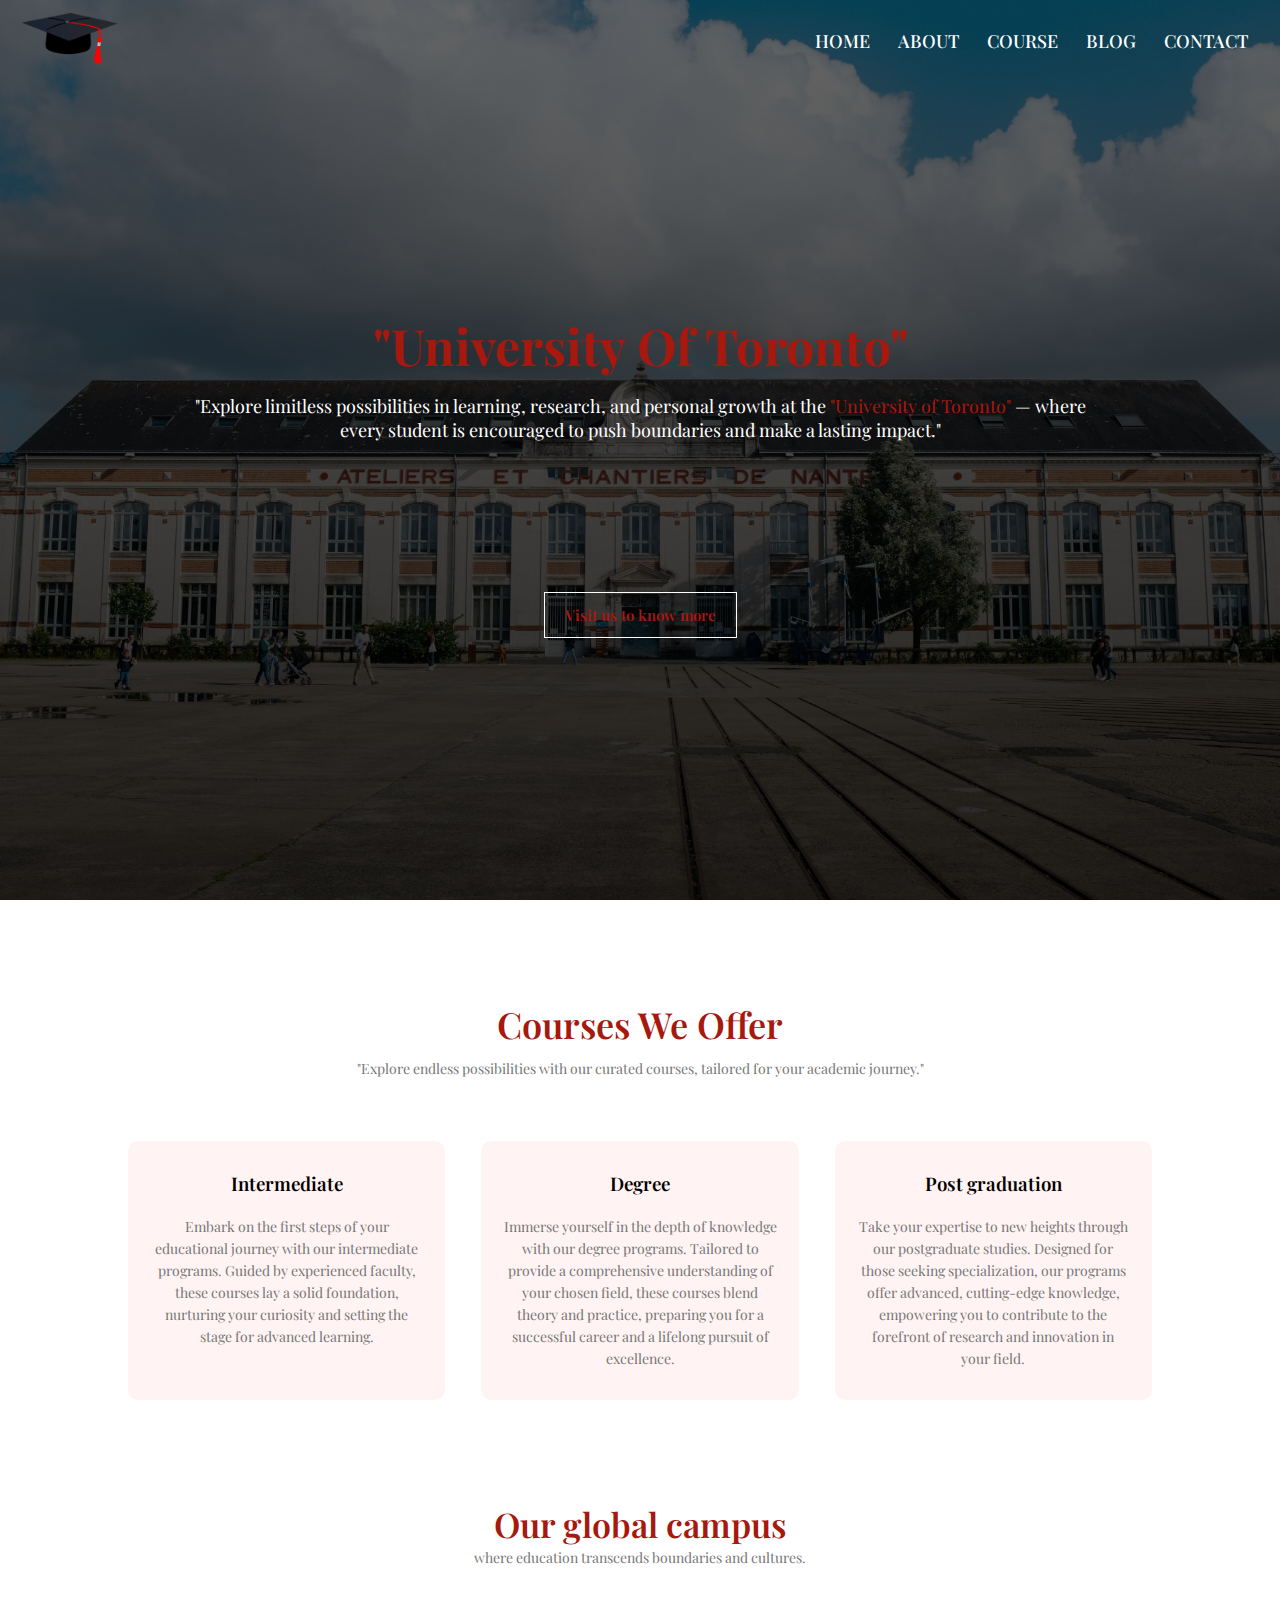
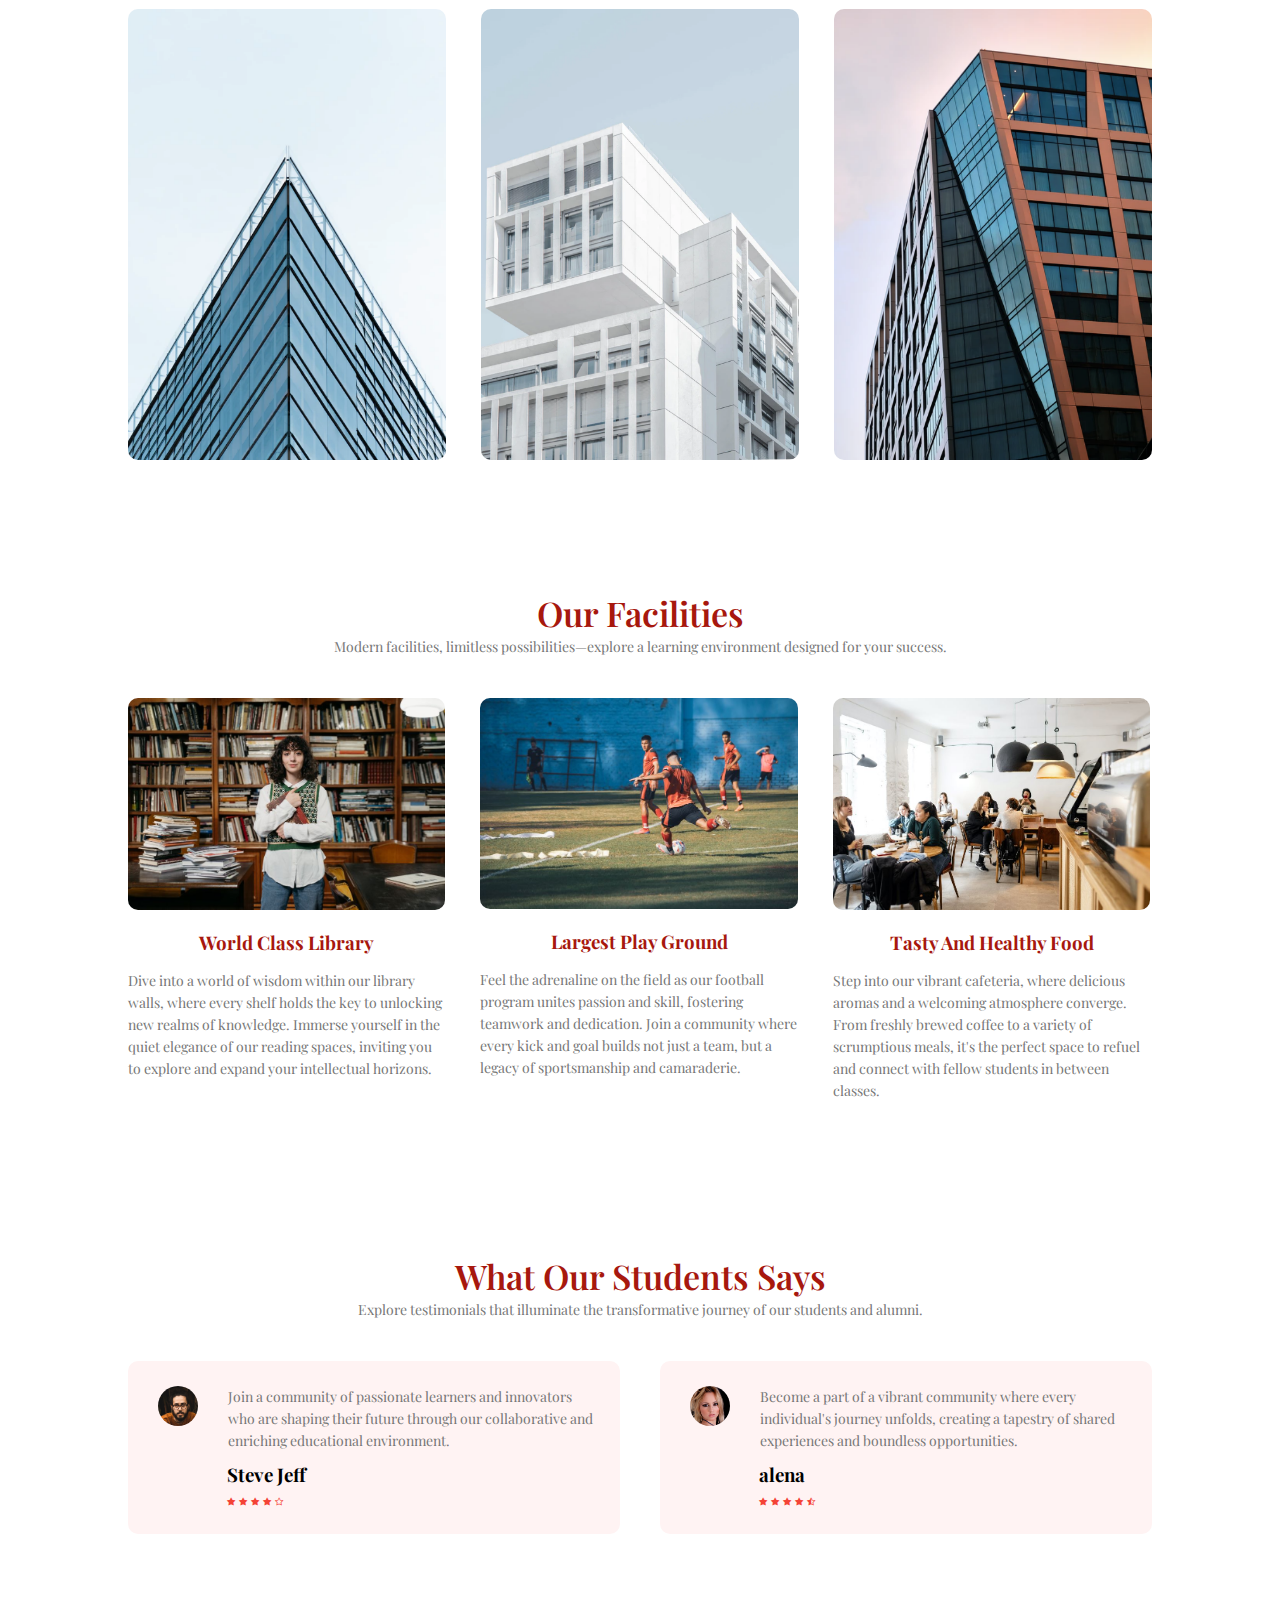
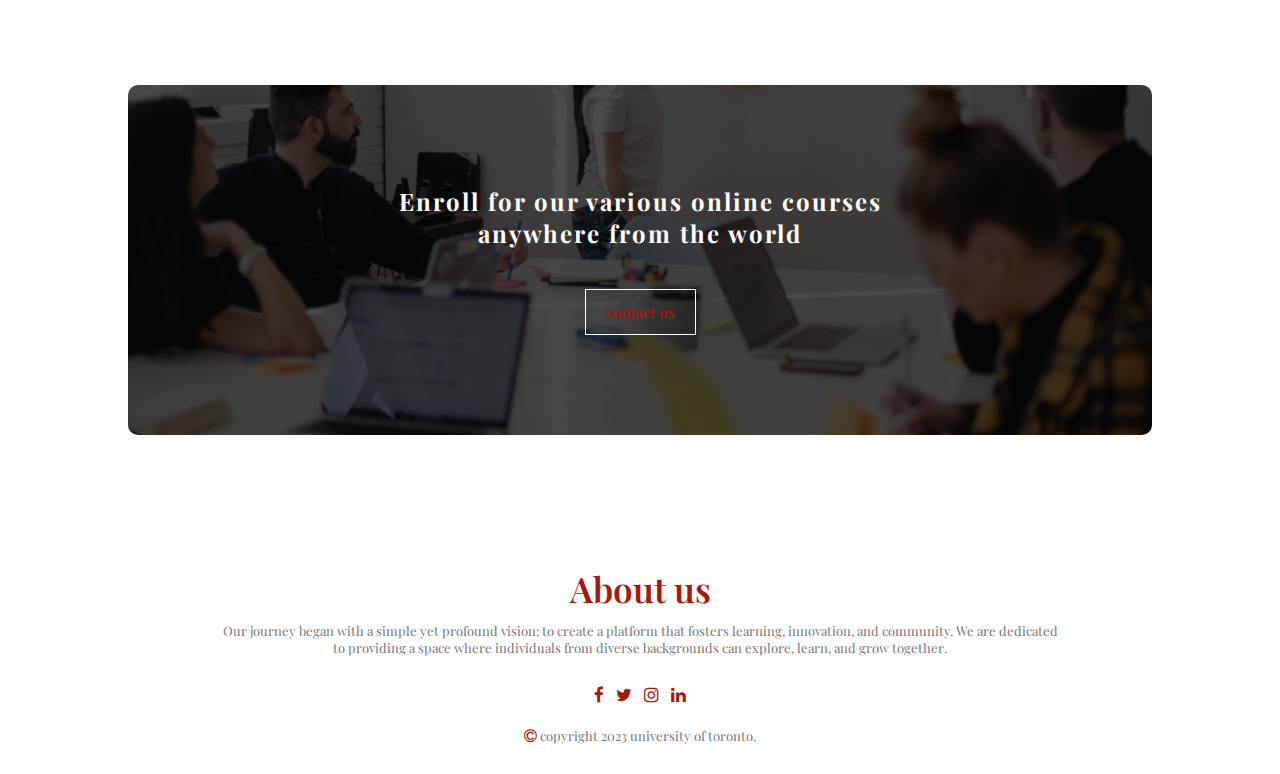
==== index.html @ 58e4b582 "first commit" ====
<!DOCTYPE html>
<html lang="en">
  <head>
    <meta charset="UTF-8" />
    <meta name="viewport" content="width=device-width, initial-scale=1.0" />
    <link
      href="https://fonts.googleapis.com/css2?family=Playfair+Display:ital,wght@0,400;0,500;0,600;1,400;1,500&display=swap"
      rel="stylesheet"
    />
    <link
      rel="stylesheet"
      href="https://cdnjs.cloudflare.com/ajax/libs/font-awesome/4.7.0/css/font-awesome.min.css"
    />
    <link rel="stylesheet" href="style.css" />
    <title>university of toronto</title>
  </head>
  <body>
    <!-- header section -->

    <section id="header">
      <nav>
        <h1>
          <a href="index.html"><img src="images/logo4.png" /></a>
        </h1>
        <div class="right">
          <button><i class="fa fa-bars"></i></button>
          <ul>
            <li><a href="">HOME</a></li>
            <li><a href="about.html">ABOUT</a></li>
            <li><a href="">COURSE</a></li>
            <li><a href="">BLOG</a></li>
            <li><a href="">CONTACT</a></li>
          </ul>
        </div>
      </nav>
      <div class="text-box">
        <h1>"University Of Toronto"</h1>
        <p>
          "Explore limitless possibilities in learning, research, and personal
          growth at the <span class="red">"University of Toronto"</span> — where
          <br />
          every student is encouraged to push boundaries and make a lasting
          impact."
        </p>
        <div class="header-btn">
          <a href="">Visit us to know more</a>
        </div>
      </div>
    </section>
    <!-- courses section -->
    <section id="course">
      <h1>Courses We Offer</h1>
      <p>
        "Explore endless possibilities with our curated courses, tailored for
        your academic journey."
      </p>
      <div class="row">
        <div class="course-sec">
          <h3>Intermediate</h3>
          <p>
            Embark on the first steps of your educational journey with our
            intermediate programs. Guided by experienced faculty, these courses
            lay a solid foundation, nurturing your curiosity and setting the
            stage for advanced learning.
          </p>
        </div>
        <div class="course-sec">
          <h3>Degree</h3>
          <p>
            Immerse yourself in the depth of knowledge with our degree programs.
            Tailored to provide a comprehensive understanding of your chosen
            field, these courses blend theory and practice, preparing you for a
            successful career and a lifelong pursuit of excellence.
          </p>
        </div>
        <div class="course-sec">
          <h3>Post graduation</h3>
          <p>
            Take your expertise to new heights through our postgraduate studies.
            Designed for those seeking specialization, our programs offer
            advanced, cutting-edge knowledge, empowering you to contribute to
            the forefront of research and innovation in your field.
          </p>
        </div>
      </div>
    </section>
    <!-- campus section -->
    <section id="campus">
      <h1>Our global campus</h1>
      <p>where education transcends boundaries and cultures.</p>

      <div class="row">
        <div class="campus-sec">
          <div class="img">
            <img src="images/london.png" alt="" />
          </div>
          <div class="layer">
            <h3>TORONTO</h3>
          </div>
        </div>
        <div class="campus-sec">
          <div class="img">
            <img src="images/ottawa2.png" alt="" />
          </div>
          <div class="layer">
            <h3>OTTAWA</h3>
          </div>
        </div>
        <div class="campus-sec">
          <div class="img">
            <img src="images/vancouver.png" alt="" />
          </div>
          <div class="layer">
            <h3>VANCOUVER</h3>
          </div>
        </div>
      </div>
    </section>

    <!-- facilities section -->

    <section id="facilities">
      <h1>Our Facilities</h1>
      <p>
        Modern facilities, limitless possibilities—explore a learning
        environment designed for your success.
      </p>

      <div class="row">
        <div class="facilities-sec">
          <div class="img-facilities">
            <img src="images/library2.jpg" alt="" />
          </div>
          <div class="img-discr">
            <h3>World Class Library</h3>
            <p>
              Dive into a world of wisdom within our library walls, where every
              shelf holds the key to unlocking new realms of knowledge. Immerse
              yourself in the quiet elegance of our reading spaces, inviting you
              to explore and expand your intellectual horizons.
            </p>
          </div>
        </div>
        <div class="facilities-sec">
          <div class="img-facilities">
            <img src="images/football.jpg" alt="" />
          </div>
          <div class="img-discr">
            <h3>Largest Play Ground</h3>
            <p>
              Feel the adrenaline on the field as our football program unites
              passion and skill, fostering teamwork and dedication. Join a
              community where every kick and goal builds not just a team, but a
              legacy of sportsmanship and camaraderie.
            </p>
          </div>
        </div>
        <div class="facilities-sec">
          <div class="img-facilities">
            <img src="images/cafeteria2.jpg" alt="" />
          </div>
          <div class="img-discr">
            <h3>Tasty And Healthy Food</h3>
            <p>
              Step into our vibrant cafeteria, where delicious aromas and a
              welcoming atmosphere converge. From freshly brewed coffee to a
              variety of scrumptious meals, it's the perfect space to refuel and
              connect with fellow students in between classes.
            </p>
          </div>
        </div>
      </div>
    </section>

    <!-- testimonials section -->

    <section id="testimonials">
      <h1>What Our Students Says</h1>
      <p>
        Explore testimonials that illuminate the transformative journey of our
        students and alumni.
      </p>

      <div class="row">
        <div class="testimonials-sec">
          <div class="testimonial-flex">
            <img src="images/user2.jpg" alt="" />
            <p>
              Join a community of passionate learners and innovators who are
              shaping their future through our collaborative and enriching
              educational environment.
            </p>
          </div>
          <h3>Steve Jeff</h3>
          <div>
            <i class="fa fa-star fa-one"></i>
            <i class="fa fa-star"></i>
            <i class="fa fa-star"></i>
            <i class="fa fa-star"></i>
            <i class="fa fa-star-o"></i>
          </div>
        </div>
        <div class="testimonials-sec">
          <div class="testimonial-flex">
            <img src="images/user1.jpg" alt="" />
            <p>
              Become a part of a vibrant community where every individual's
              journey unfolds, creating a tapestry of shared experiences and
              boundless opportunities.
            </p>
          </div>
          <h3>alena</h3>
          <div>
            <i class="fa fa-star fa-one"></i>
            <i class="fa fa-star"></i>
            <i class="fa fa-star"></i>
            <i class="fa fa-star"></i>
            <i class="fa fa-star-half-o"></i>
          </div>
        </div>
      </div>
    </section>

    <!-- call section -->

    <section id="call-to-action">
      <h2>
        Enroll for our various online courses <br />
        anywhere from the world
      </h2>
      <a href="" class="footer-btn">contact us</a>
    </section>

    <!-- footer section -->

    <section id="footer">
      <h4>About us</h4>
      <p>
        Our journey began with a simple yet profound vision: to create a
        platform that fosters learning, innovation, and community. We are
        dedicated <br />to providing a space where individuals from diverse
        backgrounds can explore, learn, and grow together.
      </p>
      <div class="icons">
        <i class="fa fa-facebook"></i>
        <i class="fa fa-twitter"></i>
        <i class="fa fa-instagram"></i>
        <i class="fa fa-linkedin"></i>
      </div>
      <div class="copyright">
        <p>
          <i class="fa fa-copyright"></i> copyright 2023 university of toronto.
        </p>
      </div>
    </section>
  </body>
</html>
---- style.css ----
* {
  margin: 0;
  padding: 0;
  font-family: "Playfair Display", serif;
}
/* header section */
#header {
  width: 100%;
  min-height: 100vh;
  background-image: linear-gradient(rgba(7, 7, 7, 0.62), rgba(0, 0, 0, 0.814)),
    url(images/banner1.jpg);
  background-position: center;
  background-size: cover;
  position: relative;
}
#header nav {
  display: flex;
  padding: 10px 20px;
  justify-content: space-between;
  align-items: center;
}
#header nav button {
  padding: 10px;
  font-size: 40px;
  background-color: transparent;
  border: none;
  color: #fff;
  display: none;
}

img {
  width: 100%;
}
#header h1 {
  width: 100px;
}
#header .right {
  flex: 1;
  text-align: right;
  position: relative;
}
#header ul li {
  list-style: none;
  display: inline-block;
  padding: 8px 12px;
  position: relative;
}
#header ul li a {
  color: #ffffff;
  text-decoration: none;
  font-size: 18px;
  font-weight: 500;
}
#header ul li::after {
  content: "";
  width: 0;
  height: 2px;
  background: #a7180e;
  display: block;
  margin: auto;
  transition: 0.4s;
}
#header ul li:hover::after {
  width: 100%;
}
#header .text-box {
  width: 90%;
  margin-top: 25px;
  color: #ffffff;
  position: absolute;
  top: 50%;
  left: 50%;
  transform: translate(-50%, -50%);
  text-align: center;
}
#header .text-box h1 {
  width: 100%;
  font-size: 50px;
  color: #a7180e;
}
#header .text-box p {
  margin-top: 15px;
  margin-bottom: 150px;
  font-size: 18px;
  color: #ffffff;
}
#header .text-box p span {
  color: #a7180e;
}
#header .header-btn a {
  display: inline-block;
  text-decoration: none;
  color: #a7180e;
  border: 1px solid #ffffff;
  padding: 12px 20px;
  font-size: 15px;
  font-weight: 600;
  background: transparent;
  position: relative;
  cursor: pointer;
}
#header .header-btn a:hover {
  border: 1px solid #000000;
  background: #a7180e;
  color: #000000;
  transition: 1s;
}
/* courses section */
#course {
  width: 80%;
  margin: auto;
  padding-top: 100px;
  text-align: center;
}
#course h1 {
  font-size: 36px;
  font-weight: 600;
  color: #a7180e;
}
#course p {
  color: #777;
  font-size: 14px;
  font-weight: 300;
  line-height: 22px;
  padding: 10px;
}
#course .row {
  margin-top: 5%;
  display: flex;
  justify-content: space-between;
}
#course .course-sec {
  flex-basis: 31%;
  background: #fff3f3;
  border-radius: 10px;
  margin-bottom: 5%;
  padding: 20px 12px;
  box-sizing: border-box;
  transition: 0.5s;
}
#course .course-sec:hover {
  box-shadow: 0 0 20px 0px rgba(0, 0, 0, 0.2);
}
#course h3 {
  text-align: center;
  font-weight: 600;
  margin: 10px 0;
}
/* section campus */
#campus {
  width: 80%;
  margin: auto;
  text-align: center;
  padding-top: 50px;
}
#campus h1 {
  font-size: 34px;
  font-weight: 600;
  color: #a7180e;
}
#campus p {
  color: #777;
  font-size: 14px;
  font-weight: 300;
  line-height: 22px;
  padding-bottom: 40px;
}
#campus .row {
  display: flex;
  gap: 35px;
}
#campus .campus-sec {
  flex-basis: 32%;
  margin-bottom: 30px;
  border-radius: 10px;
  position: relative;
  overflow: hidden;
}

#campus .campus-sec .img img {
  width: 100%;
  display: block;
}
#campus .layer {
  background: transparent;
  height: 100%;
  width: 100%;
  position: absolute;
  top: 0;
  left: 0;
  transition: 0.5s;
}
#campus .layer:hover {
  background: rgba(77, 77, 77, 0.7);
}
#campus .layer h3 {
  color: #a7180e;
  font-size: 46px;
  width: 100%;
  bottom: 0;
  left: 50%;
  transform: translateX(-50%);
  position: absolute;
  opacity: 0;
  transition: 1s;
}
#campus .layer:hover h3 {
  bottom: 49%;
  opacity: 1;
}
/* facilities */
#facilities {
  width: 80%;
  margin: auto;
  text-align: center;
  padding-top: 100px;
}
#facilities h1 {
  font-size: 34px;
  font-weight: 600;
  color: #a7180e;
}
#facilities p {
  color: #777;
  font-size: 14px;
  font-weight: 300;
  line-height: 22px;
  padding-bottom: 40px;
}
#facilities .row {
  display: flex;
  gap: 35px;
}
#facilities .facilities-sec {
  flex-basis: 31%;
  border-radius: 10px;
  margin-bottom: 5%;
  text-align: left;
}
#facilities .facilities-sec img {
  width: 100%;
  border-radius: 10px;
}
#facilities .facilities-sec h3 {
  margin-top: 16px;
  margin-bottom: 15px;
  text-align: center;
  color: #a7180e;
}
#facilities .facilities-sec p {
  padding: 0;
}
/* testimonials */
#testimonials {
  width: 80%;
  margin: auto;
  text-align: center;
  padding-top: 100px;
}
#testimonials h1 {
  font-size: 34px;
  font-weight: 600;
  color: #a7180e;
}
#testimonials p {
  color: #777;
  font-size: 14px;
  font-weight: 300;
  line-height: 22px;
  padding-bottom: 40px;
}
#testimonials .row {
  display: flex;
  gap: 40px;
}
#testimonials .testimonials-sec {
  flex-basis: 44%;
  border-radius: 10px;
  margin-bottom: 5%;
  text-align: left;
  background: #fff3f3;
  padding: 25px;
  cursor: pointer;
}
#testimonials .testimonials-sec img {
  height: 40px;
  width: 40px;
  margin-left: 5px;
  margin-right: 30px;
  border-radius: 50%;
}
#testimonials .testimonials-sec h3 {
  text-align: center;
  display: inline-block;
  margin-top: 10px;
  margin-left: 74px;
}
#testimonials .testimonials-sec p {
  padding: 0;
}
.testimonials-image {
  vertical-align: middle;
}
.testimonial-flex {
  display: flex;
}
#testimonials .testimonials-sec .fa-one {
  margin-top: 10px;
  margin-left: 74px;
}
#testimonials .testimonials-sec i {
  color: #f44336;
  font-size: 9px;
}
/* call section */

#call-to-action {
  margin: 100px auto;
  width: 80%;
  background-image: linear-gradient(rgba(0, 0, 0, 0.7), rgba(0, 0, 0, 0.7)),
    url(images/banner2.jpg);
  background-position: center;
  background-size: cover;
  border-radius: 10px;
  text-align: center;
  padding: 100px 0;
}
#call-to-action h2 {
  color: #fff;
  margin-bottom: 40px;
  padding: 0;
  letter-spacing: 2px;
}
#call-to-action .footer-btn {
  display: inline-block;
  text-decoration: none;
  color: #a7180e;
  border: 1px solid #ffffff;
  padding: 12px 20px;
  font-size: 15px;
  font-weight: 600;
  background: transparent;
  position: relative;
  cursor: pointer;
}
#call-to-action .footer-btn:hover {
  border: 1px solid #000000;
  background: #a7180e;
  color: #000000;
  transition: 1s;
}
/* footer section */
#footer {
  width: 100%;
  text-align: center;
  padding: 20px 0;
}
#footer h4 {
  margin-top: 10px;
  margin-bottom: 10px;
  font-weight: 600;
  font-size: 35px;
  color: #a7180e;
}
#footer p {
  padding-bottom: 10px;
  font-size: 13px;
  color: #777;
}
#footer .icons i {
  padding: 4px;
  padding-top: 20px;
  font-size: 17px;
  color: #a7180e;
  cursor: pointer;
}
#footer .copyright {
  padding-top: 20px;
}
#footer .fa-copyright {
  color: #a7180e;
  font-size: 15px;
}

/* about page  */
/* sub header section */

#sub-header {
  height: 70vh;
  width: 100%;
  background-image: linear-gradient(rgba(4, 9, 30, 0.7), rgba(4, 9, 30, 0.7)),
    url(images/background2.jpg);
  background-position: center;
  background-size: cover;
  text-align: center;
  color: #a7180e;
  font-size: 30px;
}
#sub-header h2 {
  margin-top: 250px;
}

#sub-header nav {
  display: flex;
  padding: 10px 20px;
  justify-content: space-between;
  align-items: center;
}
img {
  width: 100%;
}
#sub-header h1 {
  width: 100px;
}
#sub-header .right {
  flex: 1;
  text-align: right;
}
#sub-header ul li {
  list-style: none;
  display: inline-block;
  padding: 8px 12px;
  position: relative;
}
#sub-header ul li a {
  color: #ffffff;
  text-decoration: none;
  font-size: 18px;
  font-weight: 500;
}
#sub-header ul li::after {
  content: "";
  width: 0;
  height: 2px;
  background: #a7180e;
  display: block;
  margin: auto;
  transition: 0.4s;
}
#sub-header ul li:hover::after {
  width: 100%;
}

/* about us content */

#about-us {
  width: 80%;
  margin: auto;
  padding-top: 80px;
  padding-bottom: 50px;
}
#about-us .row {
  display: flex;
  gap: 60px;
  align-items: center;
}
#about-us .about-sec {
  flex-basis: 48%;
  padding: 30px 2px;
  justify-content: center;
  text-align: center;
}
#about-us .about-phara {
  text-align: justify;
}
.about-sec-2 {
  width: 50%;
}
#about-us .about-sec-2 img {
  width: 100%;
  border-radius: 60px;
}
#about-us .about-sec h2 {
  padding-top: 0;
  padding-bottom: 30px;
  font-size: 35px;
  color: #a7180e;
}
#about-us .about-sec p {
  padding: 15px 0 25px;
  font-size: 20px;
  color: #777;
}
#about-us .about-sec button {
  display: inline-block;
  text-decoration: none;
  color: #a7180e;
  border: 1px solid #000000;
  padding: 12px 20px;
  font-size: 18px;
  font-weight: 600;
  background: transparent;
  position: relative;
  cursor: pointer;
}
#about-us .about-sec button:hover {
  border: 1px solid #000000;
  background: #a7180e;
  color: #000000;
  transition: 1s;
}

/* scroll bar */

::-webkit-scrollbar {
  width: 15px;
}
::-webkit-scrollbar-track {
  background: white;
}
::-webkit-scrollbar-thumb {
  background: #a7180e;
}
::-webkit-scrollbar-thumb:hover {
  background: rgba(0, 0, 0, 0.873);
}
/* responsive section */
/* header responsive */

@media all and (max-width: 700px) {
  #header .right {
    position: relative;
  }
  #header nav .right ul {
    display: none;
  }
  #header nav .right:hover ul {
    display: flex;
    flex-direction: column;
    position: absolute;
    right: 51px;
    top: 21px;
    align-items: center;
    background-color: rgba(0, 0, 0, 0.4);
  }
  #header nav button {
    display: inline-block;
  }
  #header .text-box h1 {
    font-size: 33px;
  }
  #header .text-box p {
    font-size: 12px;
  }
}
/* courses responsive */

@media all and (max-width: 985px) {
  #course .row {
    flex-direction: column;
    row-gap: 30px;
  }
  #course .course-sec {
    width: 70%;
    margin: 0 auto;
  }
}

/* campus responsive */

@media all and (max-width: 850px) {
  #campus .row {
    flex-direction: column;
  }
  #campus .row .campus-sec .img {
    max-width: 350px;
    margin: 0 auto;
  }
  #campus .layer {
    display: none;
  }
}
/* facilities responsive */
@media all and (max-width: 990px) {
  #facilities .row {
    flex-direction: column;
  }
  #facilities .row .img-facilities {
    width: 80%;
    margin: 0 auto;
  }
  #facilities .facilities-sec .img-discr {
    width: 80%;
    margin: 0 auto;
    text-align: center;
  }
}

/* testimonials responsive */

@media all and (max-width: 960px) {
  #testimonials .row {
    flex-direction: column;
  }
}
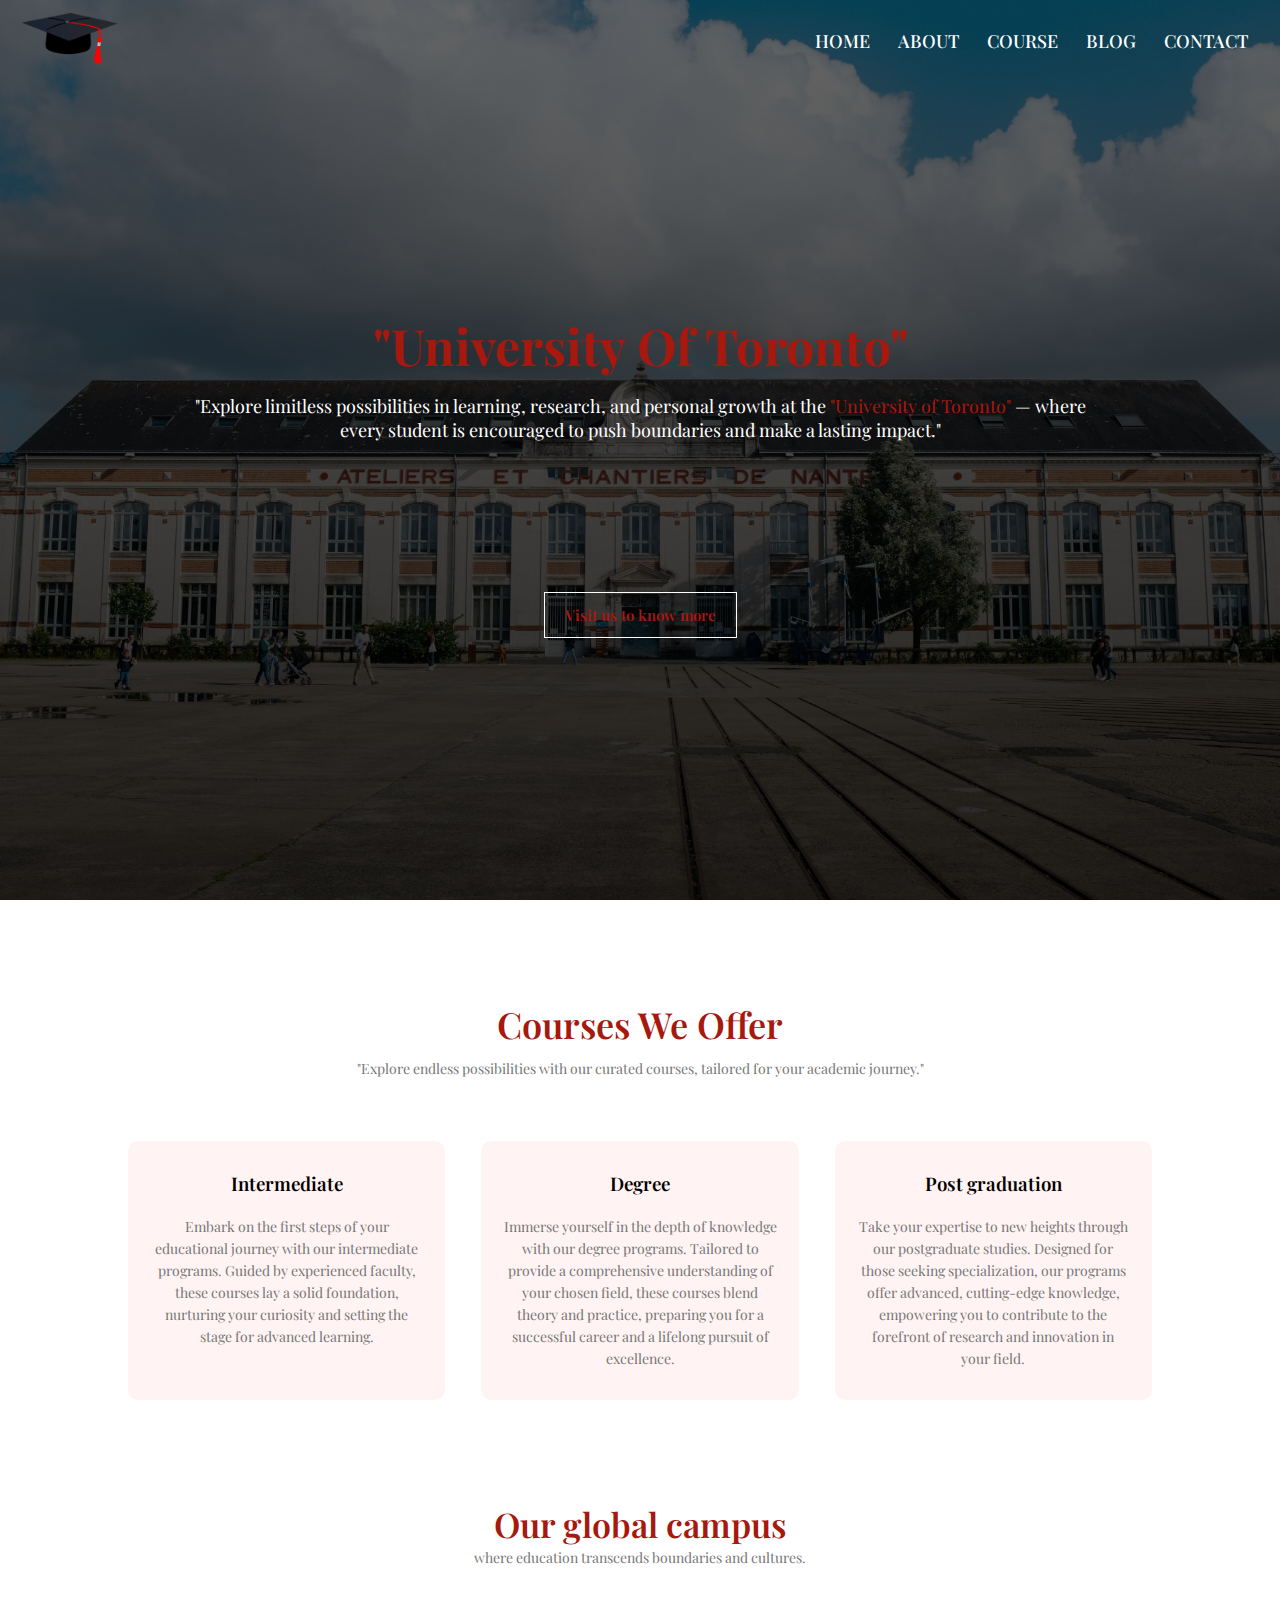
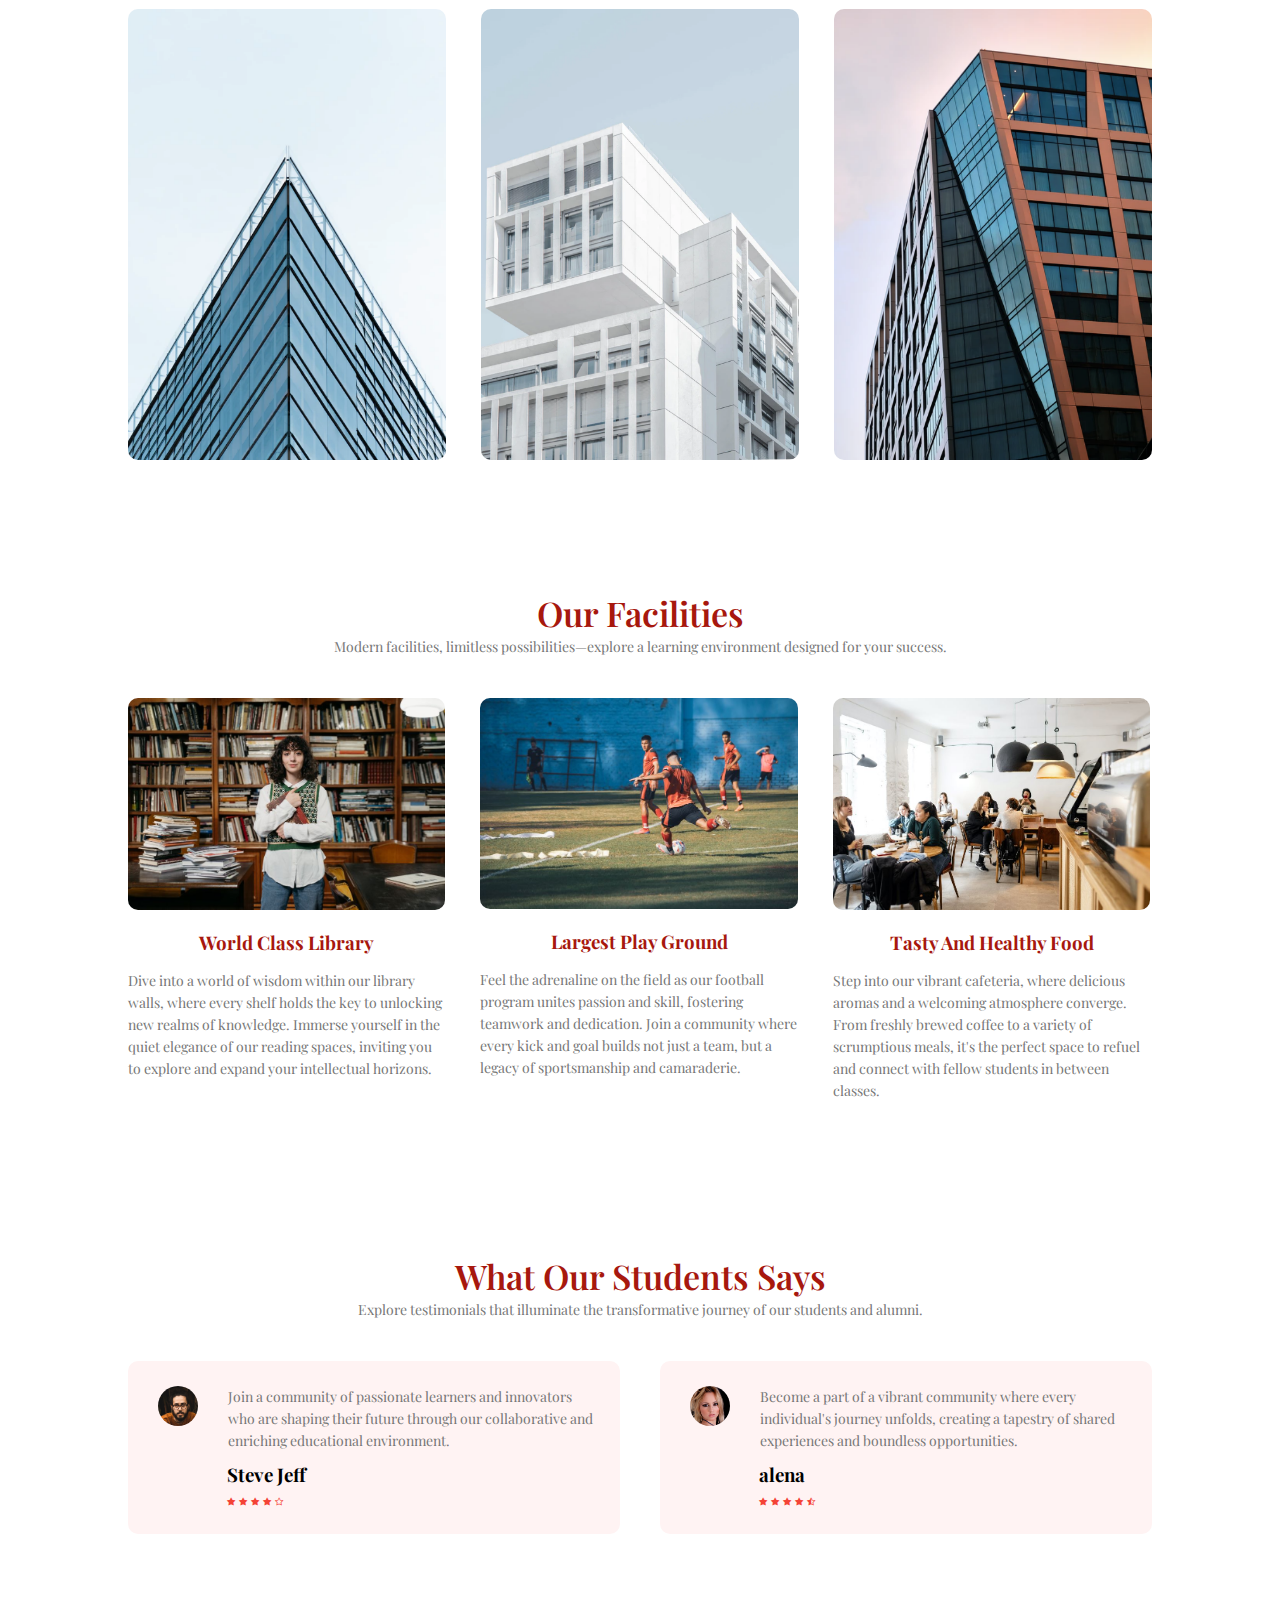
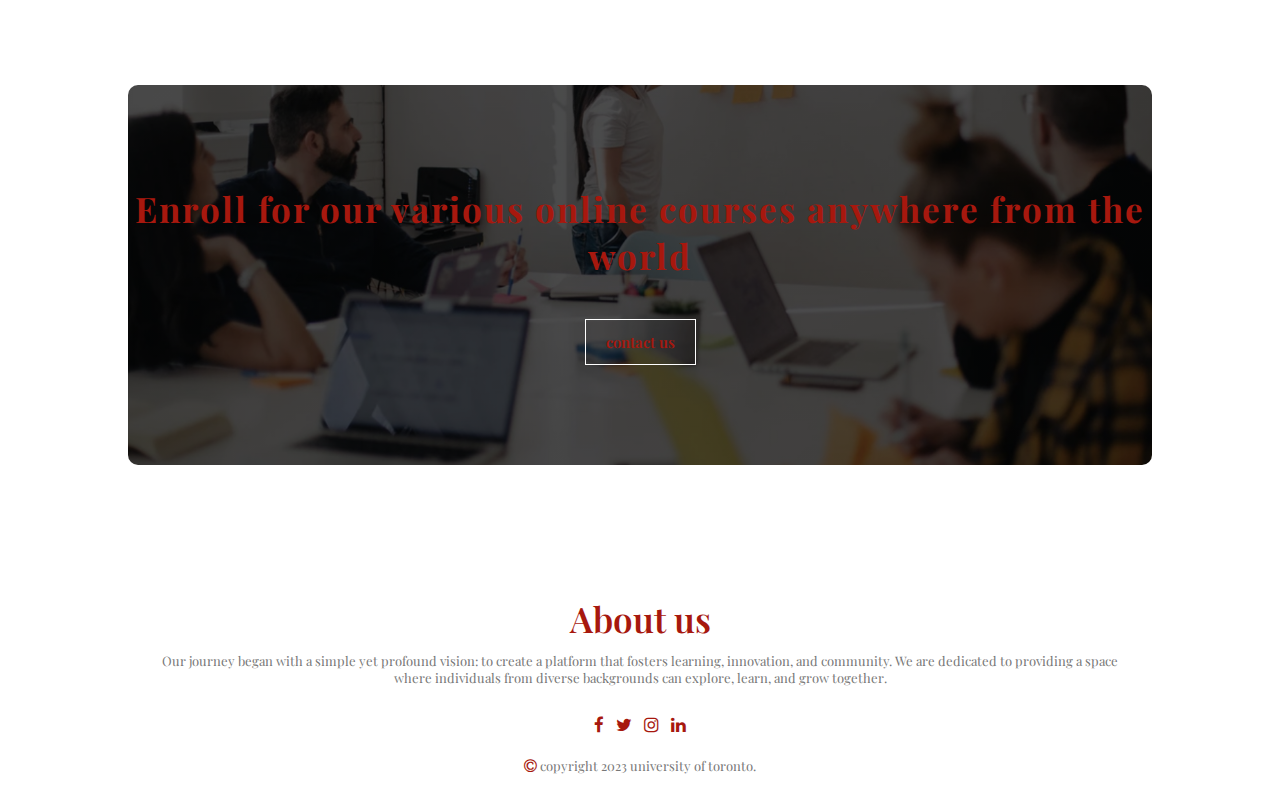
==== commit 9ee03adc: "changes in responsive" ====
--- a/index.html
+++ b/index.html
@@ -221,13 +221,10 @@
       </div>
     </section>
 
-    <!-- call section -->
+    <!-- contact section -->
 
     <section id="call-to-action">
-      <h2>
-        Enroll for our various online courses <br />
-        anywhere from the world
-      </h2>
+      <h2>Enroll for our various online courses anywhere from the world</h2>
       <a href="" class="footer-btn">contact us</a>
     </section>
 
@@ -235,12 +232,14 @@
 
     <section id="footer">
       <h4>About us</h4>
-      <p>
-        Our journey began with a simple yet profound vision: to create a
-        platform that fosters learning, innovation, and community. We are
-        dedicated <br />to providing a space where individuals from diverse
-        backgrounds can explore, learn, and grow together.
-      </p>
+      <div class="footer-p">
+        <p>
+          Our journey began with a simple yet profound vision: to create a
+          platform that fosters learning, innovation, and community. We are
+          dedicated to providing a space where individuals from diverse
+          backgrounds can explore, learn, and grow together.
+        </p>
+      </div>
       <div class="icons">
         <i class="fa fa-facebook"></i>
         <i class="fa fa-twitter"></i>
--- a/style.css
+++ b/style.css
@@ -312,7 +312,7 @@
   color: #f44336;
   font-size: 9px;
 }
-/* call section */
+/* contact section */
 
 #call-to-action {
   margin: 100px auto;
@@ -326,7 +326,8 @@
   padding: 100px 0;
 }
 #call-to-action h2 {
-  color: #fff;
+  font-size: 35px;
+  color: #a7180e;
   margin-bottom: 40px;
   padding: 0;
   letter-spacing: 2px;
@@ -361,6 +362,10 @@
   font-weight: 600;
   font-size: 35px;
   color: #a7180e;
+}
+#footer .footer-p {
+  width: 75%;
+  margin: 0 auto;
 }
 #footer p {
   padding-bottom: 10px;
@@ -570,7 +575,9 @@
     display: none;
   }
 }
+
 /* facilities responsive */
+
 @media all and (max-width: 990px) {
   #facilities .row {
     flex-direction: column;
@@ -593,3 +600,20 @@
     flex-direction: column;
   }
 }
+
+/* contact responsive */
+
+@media all and (max-width: 750px) {
+  #call-to-action h2 {
+    font-size: 30px;
+  }
+}
+
+/* footer responsive */
+
+@media all and (max-width: 560px) {
+  #footer .footer-p {
+    width: 75%;
+    margin: 0 auto;
+  }
+}
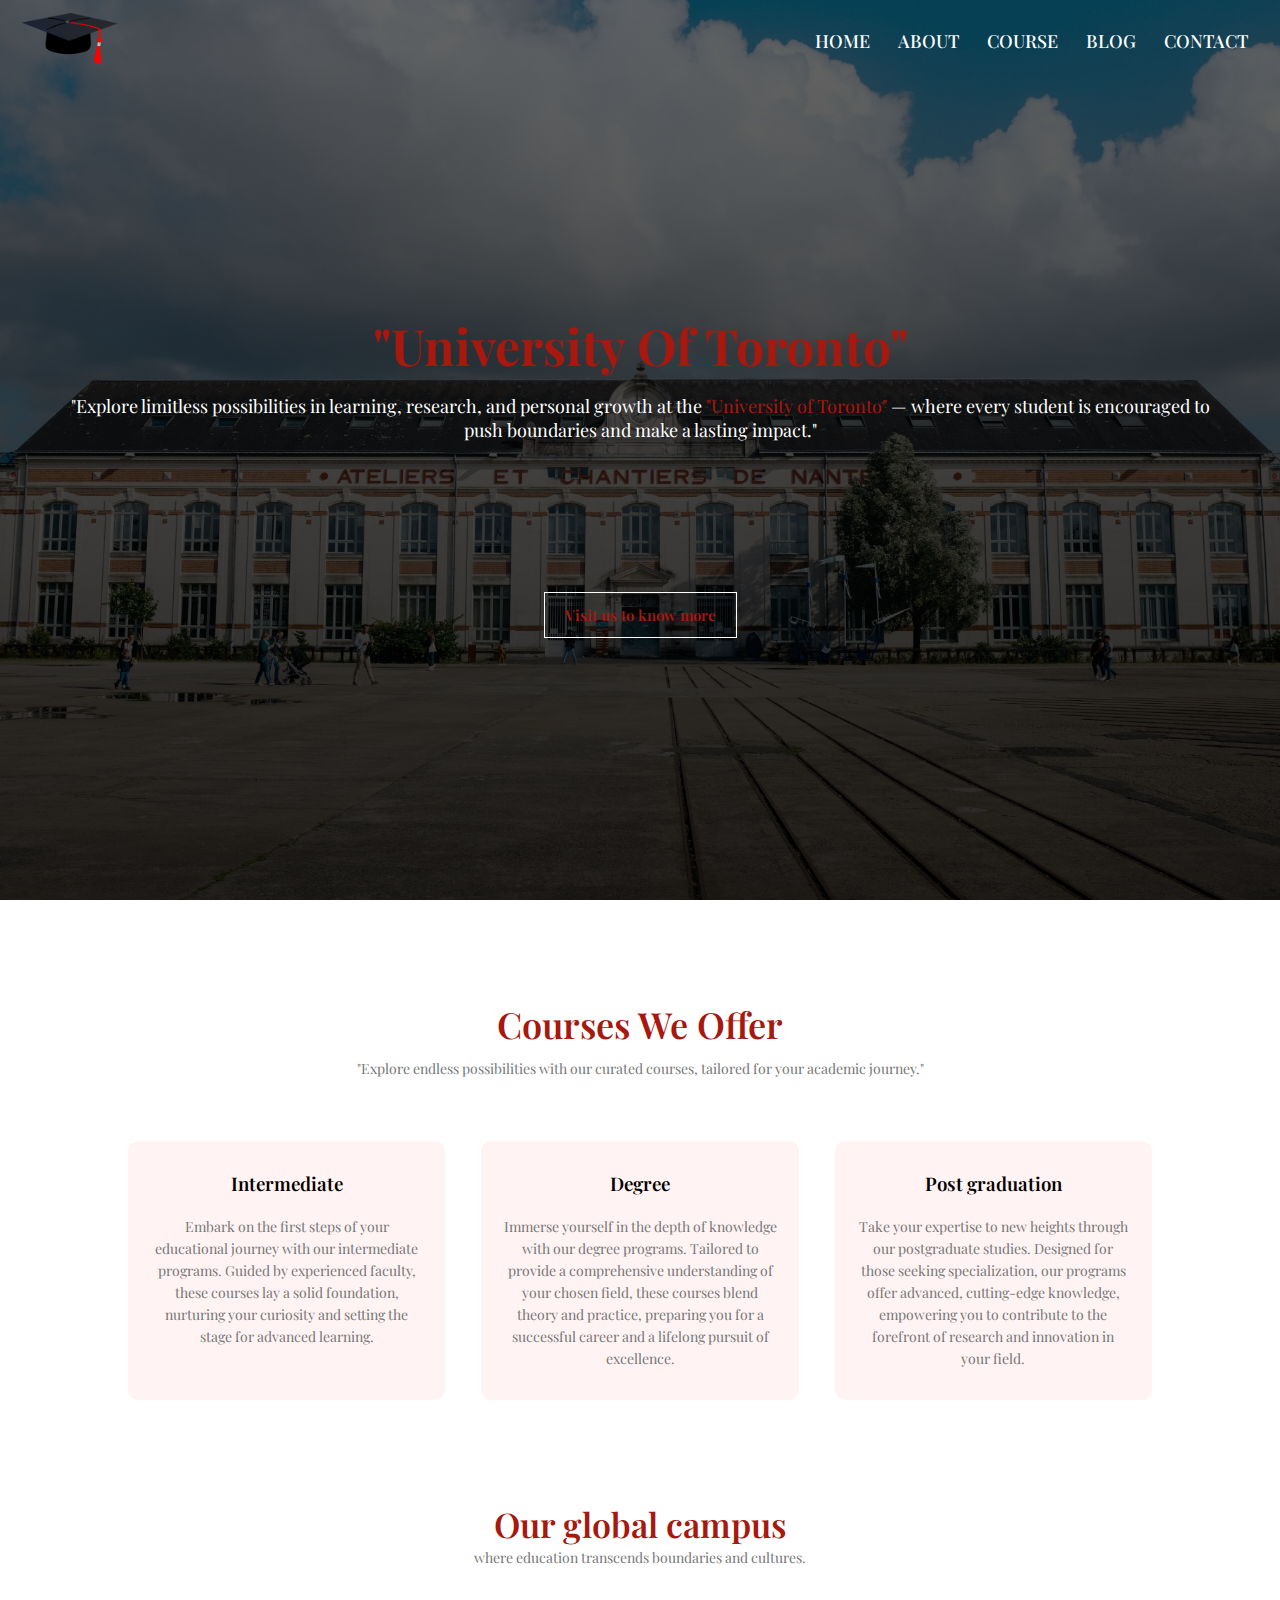
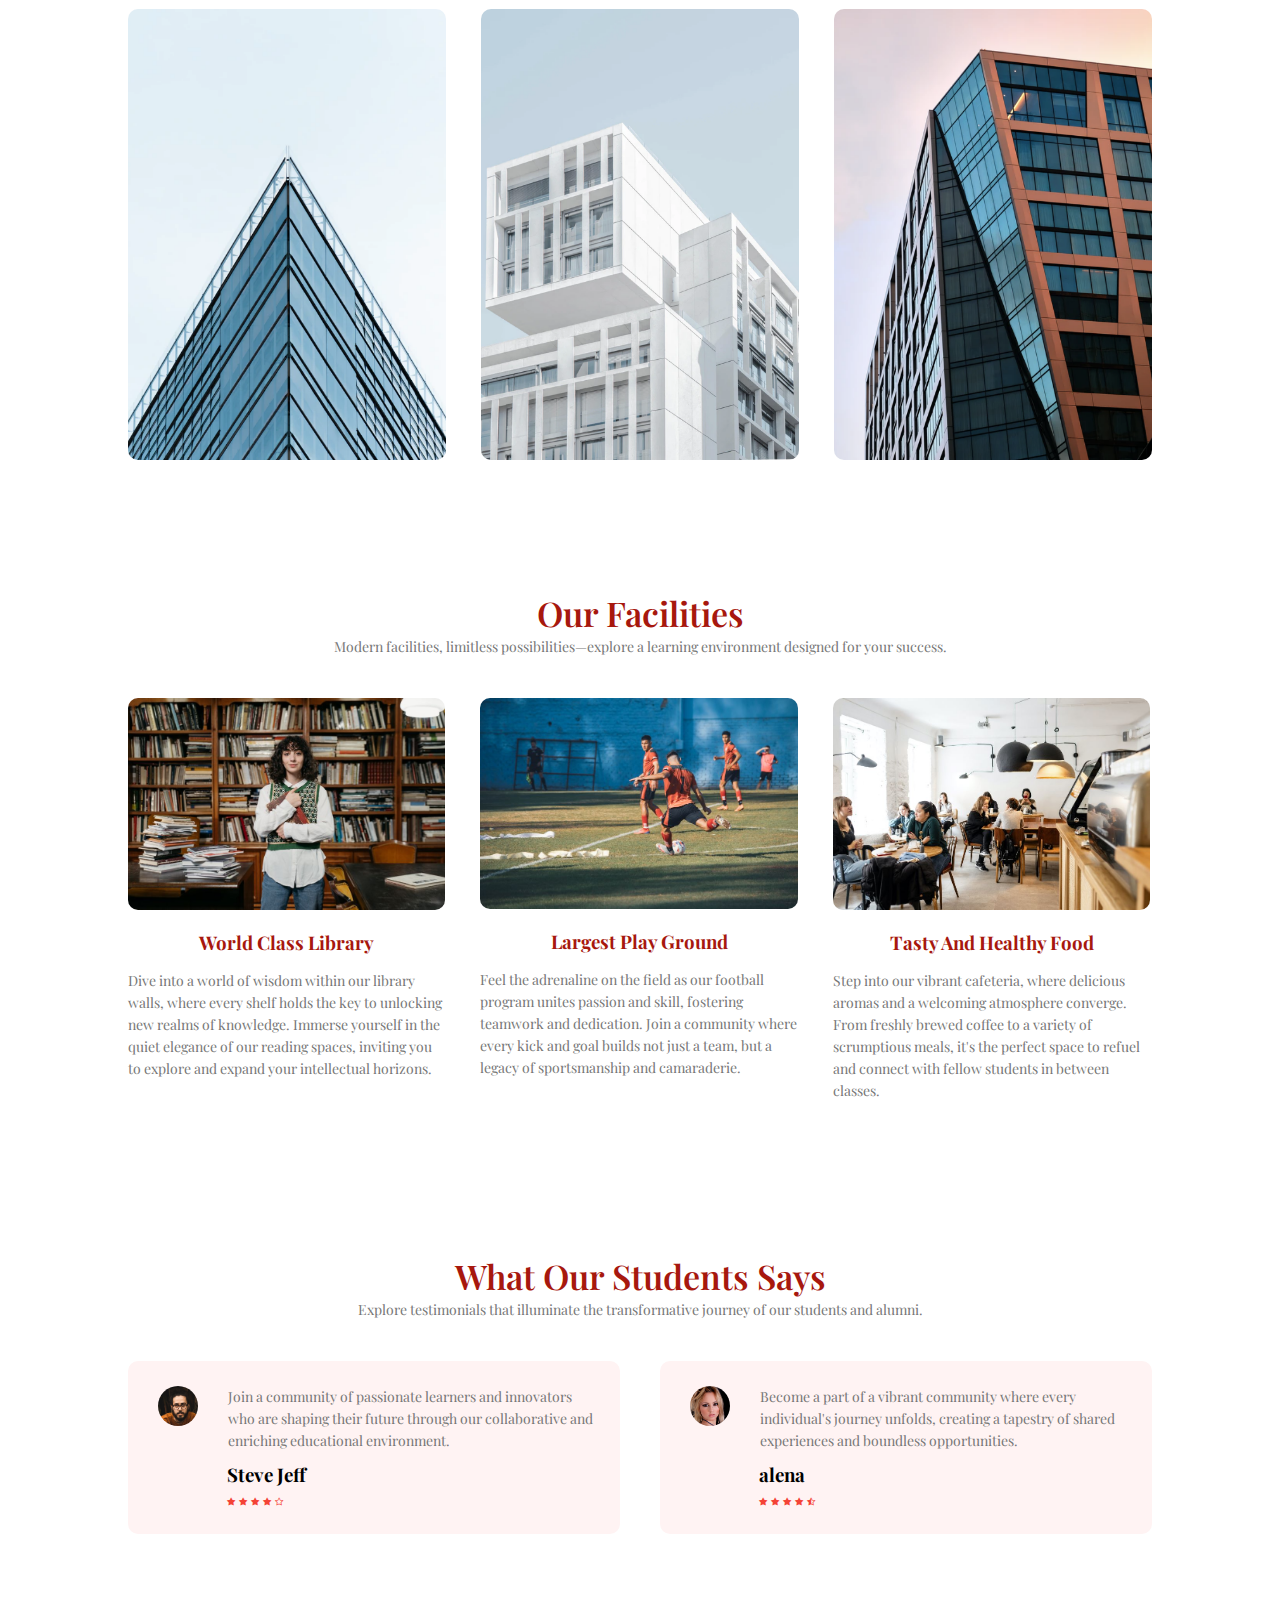
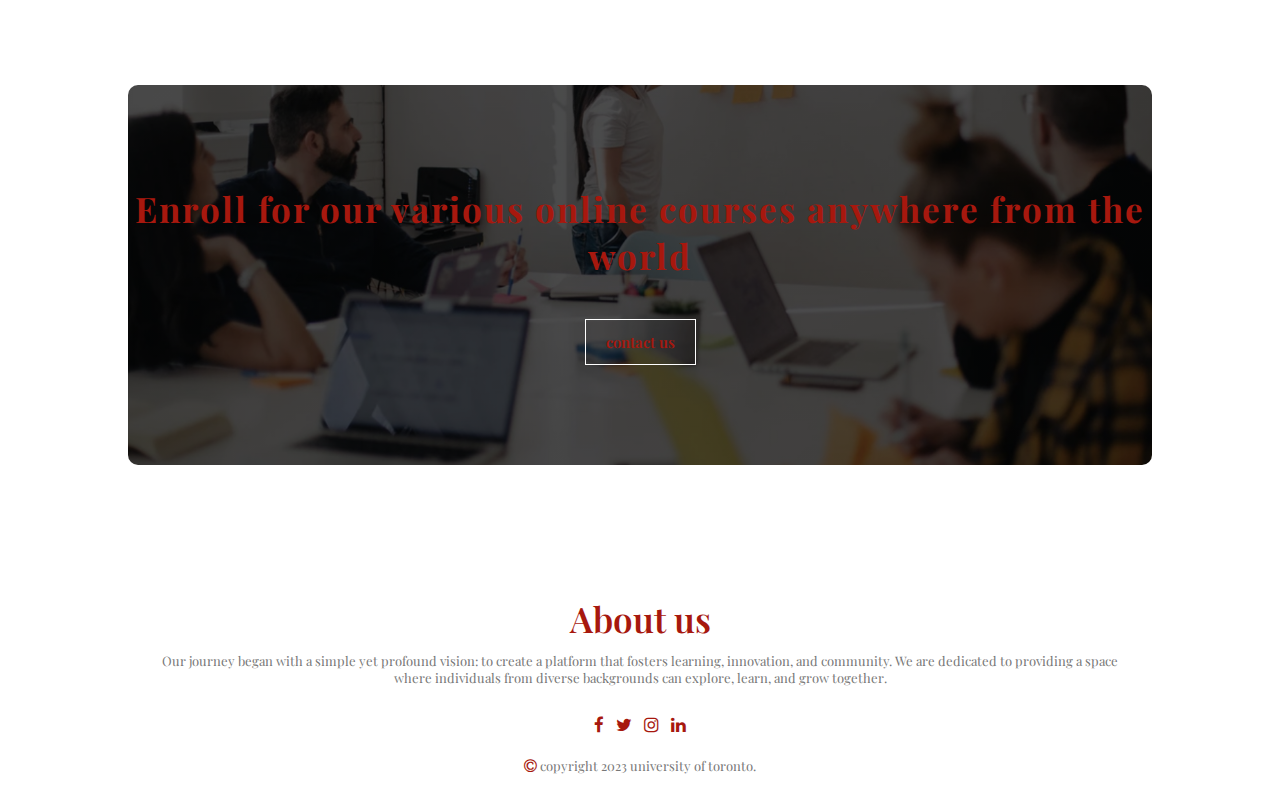
==== commit f9df484d: "changes in responsive" ====
--- a/index.html
+++ b/index.html
@@ -38,7 +38,6 @@
         <p>
           "Explore limitless possibilities in learning, research, and personal
           growth at the <span class="red">"University of Toronto"</span> — where
-          <br />
           every student is encouraged to push boundaries and make a lasting
           impact."
         </p>
--- a/style.css
+++ b/style.css
@@ -387,7 +387,7 @@
   font-size: 15px;
 }
 
-/* about page  */
+/* about page header section */
 /* sub header section */
 
 #sub-header {
@@ -410,6 +410,14 @@
   padding: 10px 20px;
   justify-content: space-between;
   align-items: center;
+}
+#sub-header nav button {
+  padding: 10px;
+  font-size: 40px;
+  background-color: transparent;
+  border: none;
+  color: #fff;
+  display: none;
 }
 img {
   width: 100%;
@@ -471,9 +479,12 @@
 .about-sec-2 {
   width: 50%;
 }
+#about-us .about-sec-2 {
+  width: 100%;
+}
+
 #about-us .about-sec-2 img {
-  width: 100%;
-  border-radius: 60px;
+  border-radius: 20px;
 }
 #about-us .about-sec h2 {
   padding-top: 0;
@@ -617,3 +628,50 @@
     margin: 0 auto;
   }
 }
+
+/* about us section */
+/* about page header section */
+
+@media all and (max-width: 700px) {
+  #sub-header .right {
+    position: relative;
+  }
+  #sub-header nav .right ul {
+    display: none;
+  }
+  #sub-header nav .right:hover ul {
+    display: flex;
+    flex-direction: column;
+    position: absolute;
+    right: 51px;
+    top: 21px;
+    align-items: center;
+    background-color: rgba(0, 0, 0, 0.4);
+  }
+  #sub-header nav button {
+    display: inline-block;
+  }
+  #sub-header .text-box h1 {
+    font-size: 33px;
+  }
+  #sub-header .text-box p {
+    font-size: 12px;
+  }
+}
+
+/* about us content responsive */
+
+@media all and (max-width: 1140px) {
+  #about-us .row {
+    flex-direction: column;
+  }
+}
+
+/* about page footer section */
+
+@media all and (max-width: 645px) {
+  #footer .footer-p {
+    width: 75%;
+    margin: 0 auto;
+  }
+}
